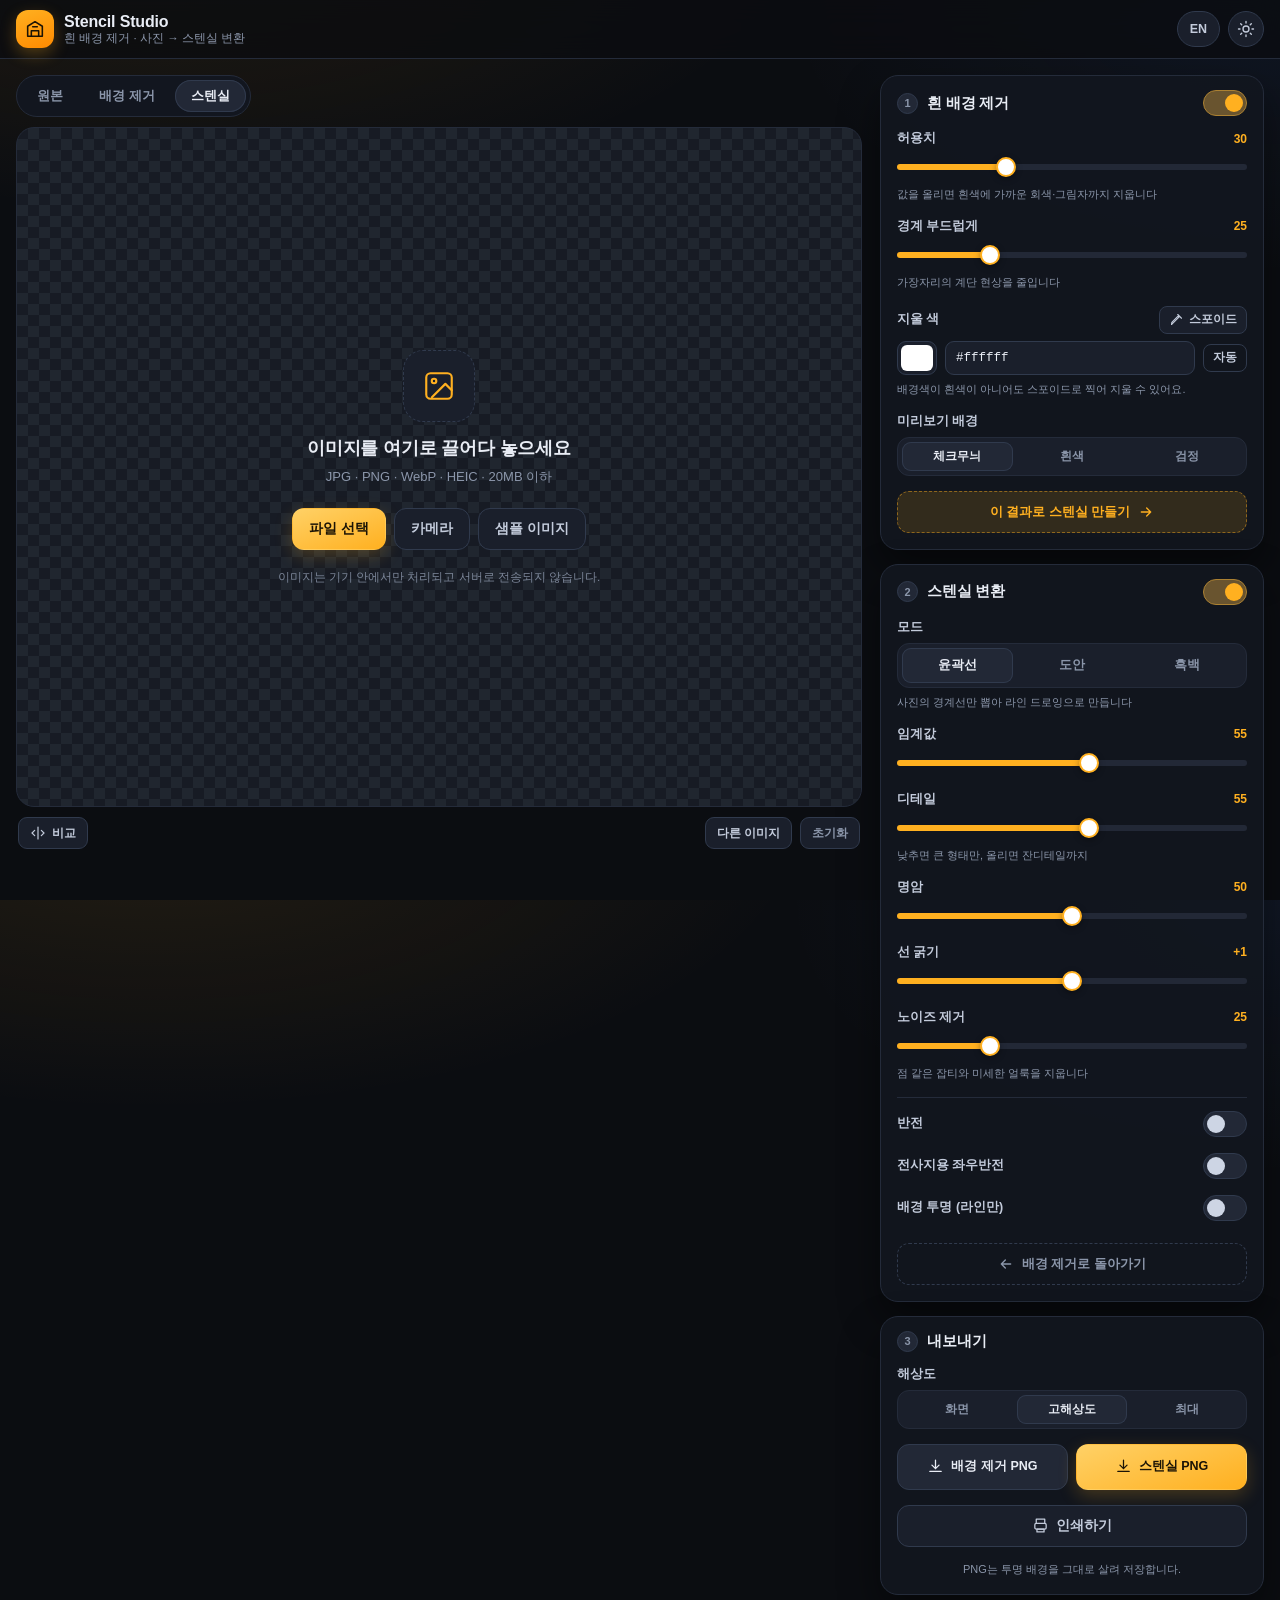
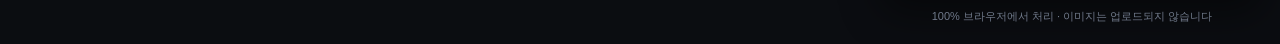
==== index.html @ 9905da1f "Stencil Studio: 흰 배경 제거 + 사진→스텐실 웹앱 (클라이언트 사이드)" ====
<!doctype html>
<html lang="ko" data-theme="dark">
<head>
<meta charset="utf-8">
<meta name="viewport" content="width=device-width, initial-scale=1, viewport-fit=cover">
<meta name="theme-color" content="#0d0f13">
<meta name="description" content="흰 배경 제거와 사진→스텐실 변환을 한 화면에서. 100% 브라우저에서 처리되는 무료 웹 도구.">
<title>Stencil Studio — 흰 배경 제거 · 스텐실 변환</title>
<link rel="icon" href="assets/icon.svg" type="image/svg+xml">
<link rel="stylesheet" href="styles.css">
</head>
<body>

<header class="topbar">
  <a class="brand" href="./" aria-label="Stencil Studio">
    <span class="brand-mark" aria-hidden="true">
      <svg viewBox="0 0 24 24" width="22" height="22" fill="none" stroke="currentColor" stroke-width="1.7" stroke-linecap="round" stroke-linejoin="round">
        <path d="M4 20h16M4 20V9l8-5 8 5v11"/>
        <path d="M8 20v-6h8v6M9.5 9.5h5"/>
      </svg>
    </span>
    <span class="brand-txt">
      <strong>Stencil Studio</strong>
      <small data-i18n="tagline">흰 배경 제거 · 사진 → 스텐실 변환</small>
    </span>
  </a>
  <div class="top-actions">
    <button class="chip" id="langBtn" type="button" aria-label="Language">EN</button>
    <button class="chip icon" id="themeBtn" type="button" aria-label="Theme">
      <svg class="ico-sun" viewBox="0 0 24 24" width="18" height="18" fill="none" stroke="currentColor" stroke-width="1.8" stroke-linecap="round"><circle cx="12" cy="12" r="4"/><path d="M12 2v2M12 20v2M2 12h2M20 12h2M4.9 4.9l1.4 1.4M17.7 17.7l1.4 1.4M19.1 4.9l-1.4 1.4M6.3 17.7l-1.4 1.4"/></svg>
      <svg class="ico-moon" viewBox="0 0 24 24" width="18" height="18" fill="none" stroke="currentColor" stroke-width="1.8" stroke-linecap="round" stroke-linejoin="round"><path d="M21 12.8A8.5 8.5 0 1 1 11.2 3a6.6 6.6 0 0 0 9.8 9.8z"/></svg>
    </button>
  </div>
</header>

<main class="layout">
  <!-- ================= STAGE ================= -->
  <section class="stage-wrap">
    <div class="stage-tabs" role="tablist" aria-label="View">
      <button class="tab" data-view="original" role="tab" aria-selected="false" data-i18n="view_original">원본</button>
      <button class="tab" data-view="bg" role="tab" aria-selected="false" data-i18n="view_bg">배경 제거</button>
      <button class="tab" data-view="stencil" role="tab" aria-selected="true" data-i18n="view_stencil">스텐실</button>
    </div>

    <div class="stage mode-checker" id="stage">
      <!-- empty state -->
      <div class="drop" id="dropzone">
        <div class="drop-icon" aria-hidden="true">
          <svg viewBox="0 0 24 24" width="34" height="34" fill="none" stroke="currentColor" stroke-width="1.5" stroke-linecap="round" stroke-linejoin="round">
            <rect x="3" y="3" width="18" height="18" rx="3"/>
            <circle cx="8.5" cy="8.5" r="1.6"/>
            <path d="M21 15l-4.5-4.5L7 20"/>
          </svg>
        </div>
        <h2 data-i18n="drop_title">이미지를 여기로 끌어다 놓으세요</h2>
        <p class="drop-sub" data-i18n="drop_sub">JPG · PNG · WebP · HEIC · 20MB 이하</p>
        <div class="drop-btns">
          <button class="btn primary" id="pickBtn" type="button" data-i18n="pick_file">파일 선택</button>
          <button class="btn ghost" id="camBtn" type="button" data-i18n="camera">카메라</button>
          <button class="btn ghost" id="sampleBtn" type="button" data-i18n="sample">샘플 이미지</button>
        </div>
        <p class="drop-privacy" data-i18n="drop_privacy">이미지는 기기 안에서만 처리되고 서버로 전송되지 않습니다.</p>
      </div>

      <!-- canvas -->
      <div class="canvas-holder" id="canvasHolder" hidden>
        <div class="canvas-box" id="canvasBox">
          <canvas id="cvBase"></canvas>
          <div class="layer-orig" id="layerOrig">
            <canvas id="cvOrig"></canvas>
          </div>
          <div class="split-handle" id="splitHandle" hidden>
            <span class="grip" aria-hidden="true"></span>
          </div>
        </div>
        <div class="busy" id="busy" hidden><span class="spin" aria-hidden="true"></span><span data-i18n="working">처리 중…</span></div>
        <div class="stage-toast" id="stageToast" hidden></div>
      </div>
    </div>

    <div class="stage-bar">
      <div class="sb-left">
        <button class="btn tiny" id="compareBtn" type="button" aria-pressed="false">
          <svg viewBox="0 0 24 24" width="16" height="16" fill="none" stroke="currentColor" stroke-width="1.8" stroke-linecap="round"><path d="M12 3v18M7 8L3 12l4 4M17 8l4 4-4 4"/></svg>
          <span data-i18n="compare">비교</span>
        </button>
        <span class="dims" id="dims"></span>
      </div>
      <div class="sb-right">
        <button class="btn tiny" id="newBtn" type="button" data-i18n="new_image">다른 이미지</button>
        <button class="btn tiny danger" id="resetBtn" type="button" data-i18n="reset_all">초기화</button>
      </div>
    </div>
  </section>

  <!-- ================= PANEL ================= -->
  <aside class="panel" id="panel">

    <!-- BG REMOVER -->
    <section class="card" id="cardBg">
      <header class="card-head">
        <div class="card-title">
          <span class="step">1</span>
          <h3 data-i18n="bg_title">흰 배경 제거</h3>
        </div>
        <label class="switch">
          <input type="checkbox" id="bgSwitch" checked>
          <span class="track"><span class="knob"></span></span>
        </label>
      </header>
      <div class="card-body">
        <div class="ctl">
          <div class="ctl-top"><label for="tolerance" data-i18n="bg_tol">허용치</label><output id="outTolerance">30</output></div>
          <input type="range" id="tolerance" min="0" max="100" step="1" value="30">
          <p class="hint" data-i18n="bg_tol_hint">값을 올리면 흰색에 가까운 회색·그림자까지 지웁니다</p>
        </div>

        <div class="ctl">
          <div class="ctl-top"><label for="feather" data-i18n="bg_feather">경계 부드럽게</label><output id="outFeather">25</output></div>
          <input type="range" id="feather" min="0" max="100" step="1" value="25">
          <p class="hint" data-i18n="bg_feather_hint">가장자리의 계단 현상을 줄입니다</p>
        </div>

        <div class="ctl">
          <div class="ctl-top"><label data-i18n="bg_color">지울 색</label>
            <button class="mini" id="eyedropBtn" type="button" aria-pressed="false">
              <svg viewBox="0 0 24 24" width="15" height="15" fill="none" stroke="currentColor" stroke-width="1.8" stroke-linecap="round" stroke-linejoin="round"><path d="M14 4l6 6M17 7l-9.5 9.5L4 20l.5-3.5L14 7z"/></svg>
              <span data-i18n="eyedrop">스포이드</span>
            </button>
          </div>
          <div class="color-row">
            <input type="color" id="bgColor" value="#ffffff" aria-label="Background color">
            <input type="text" id="bgColorHex" value="#ffffff" spellcheck="false" aria-label="Hex">
            <button class="mini ghost" id="autoColorBtn" type="button" data-i18n="auto_color">자동</button>
          </div>
          <p class="hint" data-i18n="bg_note">배경색이 흰색이 아니어도 스포이드로 찍어 지울 수 있어요.</p>
        </div>

        <div class="ctl">
          <div class="ctl-top"><label data-i18n="bg_preview">미리보기 배경</label></div>
          <div class="seg small" id="bgPreviewSeg" role="group">
            <button type="button" data-bg-preview="checker" class="on" data-i18n="checker">체크무늬</button>
            <button type="button" data-bg-preview="white" data-i18n="white">흰색</button>
            <button type="button" data-bg-preview="black" data-i18n="black">검정</button>
          </div>
        </div>

        <button class="chain" id="toStencilBtn" type="button">
          <span data-i18n="bg_to_stencil">이 결과로 스텐실 만들기</span>
          <svg viewBox="0 0 24 24" width="16" height="16" fill="none" stroke="currentColor" stroke-width="2" stroke-linecap="round" stroke-linejoin="round"><path d="M5 12h14M13 6l6 6-6 6"/></svg>
        </button>
      </div>
    </section>

    <!-- STENCIL -->
    <section class="card" id="cardSt">
      <header class="card-head">
        <div class="card-title">
          <span class="step">2</span>
          <h3 data-i18n="st_title">스텐실 변환</h3>
        </div>
        <label class="switch">
          <input type="checkbox" id="stSwitch" checked>
          <span class="track"><span class="knob"></span></span>
        </label>
      </header>
      <div class="card-body">
        <div class="ctl">
          <div class="ctl-top"><label data-i18n="mode">모드</label></div>
          <div class="seg" id="modeSeg" role="group">
            <button type="button" data-mode="outline" class="on" data-i18n="mode_outline">윤곽선</button>
            <button type="button" data-mode="adaptive" data-i18n="mode_adaptive">도안</button>
            <button type="button" data-mode="threshold" data-i18n="mode_threshold">흑백</button>
          </div>
          <p class="hint" id="modeHint" data-i18n="mode_outline_desc">사진의 경계선만 뽑아 라인 드로잉으로 만듭니다</p>
        </div>

        <div class="ctl">
          <div class="ctl-top"><label for="threshold" data-i18n="st_threshold">임계값</label><output id="outThreshold">55</output></div>
          <input type="range" id="threshold" min="0" max="100" step="1" value="55">
        </div>

        <div class="ctl">
          <div class="ctl-top"><label for="detail" data-i18n="st_detail">디테일</label><output id="outDetail">55</output></div>
          <input type="range" id="detail" min="0" max="100" step="1" value="55">
          <p class="hint" data-i18n="st_detail_hint">낮추면 큰 형태만, 올리면 잔디테일까지</p>
        </div>

        <div class="ctl">
          <div class="ctl-top"><label for="contrast" data-i18n="st_contrast">명암</label><output id="outContrast">50</output></div>
          <input type="range" id="contrast" min="0" max="100" step="1" value="50">
        </div>

        <div class="ctl">
          <div class="ctl-top"><label for="thickness" data-i18n="st_thickness">선 굵기</label><output id="outThickness">1</output></div>
          <input type="range" id="thickness" min="-3" max="5" step="1" value="1">
        </div>

        <div class="ctl">
          <div class="ctl-top"><label for="noise" data-i18n="st_noise">노이즈 제거</label><output id="outNoise">25</output></div>
          <input type="range" id="noise" min="0" max="100" step="1" value="25">
          <p class="hint" data-i18n="st_noise_hint">점 같은 잡티와 미세한 얼룩을 지웁니다</p>
        </div>

        <div class="switch-rows">
          <label class="row-switch">
            <span data-i18n="invert">반전</span>
            <span class="switch"><input type="checkbox" id="invertSwitch"><span class="track"><span class="knob"></span></span></span>
          </label>
          <label class="row-switch">
            <span data-i18n="flip">전사지용 좌우반전</span>
            <span class="switch"><input type="checkbox" id="flipSwitch"><span class="track"><span class="knob"></span></span></span>
          </label>
          <label class="row-switch">
            <span data-i18n="transparent_bg">배경 투명 (라인만)</span>
            <span class="switch"><input type="checkbox" id="transSwitch"><span class="track"><span class="knob"></span></span></span>
          </label>
        </div>

        <button class="chain ghost" id="toBgBtn" type="button">
          <svg viewBox="0 0 24 24" width="16" height="16" fill="none" stroke="currentColor" stroke-width="2" stroke-linecap="round" stroke-linejoin="round"><path d="M19 12H5M11 6l-6 6 6 6"/></svg>
          <span data-i18n="st_to_bg">배경 제거로 돌아가기</span>
        </button>
      </div>
    </section>

    <!-- EXPORT -->
    <section class="card" id="cardExport">
      <header class="card-head">
        <div class="card-title">
          <span class="step">3</span>
          <h3 data-i18n="export_title">내보내기</h3>
        </div>
      </header>
      <div class="card-body">
        <div class="ctl">
          <div class="ctl-top"><label data-i18n="quality">해상도</label></div>
          <div class="seg small" id="qualitySeg" role="group">
            <button type="button" data-q="1" data-i18n="q_screen">화면</button>
            <button type="button" data-q="2" class="on" data-i18n="q_high">고해상도</button>
            <button type="button" data-q="3" data-i18n="q_max">최대</button>
          </div>
        </div>
        <div class="export-grid">
          <button class="btn soft" id="exportBgBtn" type="button">
            <svg viewBox="0 0 24 24" width="17" height="17" fill="none" stroke="currentColor" stroke-width="1.8" stroke-linecap="round" stroke-linejoin="round"><path d="M12 3v12M7 10l5 5 5-5"/><path d="M4 19h16"/></svg>
            <span data-i18n="save_bg">배경 제거 PNG</span>
          </button>
          <button class="btn primary" id="exportStBtn" type="button">
            <svg viewBox="0 0 24 24" width="17" height="17" fill="none" stroke="currentColor" stroke-width="1.8" stroke-linecap="round" stroke-linejoin="round"><path d="M12 3v12M7 10l5 5 5-5"/><path d="M4 19h16"/></svg>
            <span data-i18n="save_stencil">스텐실 PNG</span>
          </button>
        </div>
        <button class="btn ghost wide" id="printBtn" type="button">
          <svg viewBox="0 0 24 24" width="17" height="17" fill="none" stroke="currentColor" stroke-width="1.8" stroke-linecap="round" stroke-linejoin="round"><path d="M6 9V3h12v6"/><rect x="4" y="9" width="16" height="8" rx="2"/><path d="M7 17h10v4H7z"/></svg>
          <span data-i18n="print">인쇄하기</span>
        </button>
        <p class="hint center" data-i18n="export_note">PNG는 투명 배경을 그대로 살려 저장합니다.</p>
      </div>
    </section>

    <p class="foot" data-i18n="footer">100% 브라우저에서 처리 · 이미지는 업로드되지 않습니다</p>
  </aside>
</main>

<!-- global drag overlay -->
<div class="drop-overlay" id="dropOverlay" hidden>
  <div class="drop-overlay-inner">
    <svg viewBox="0 0 24 24" width="40" height="40" fill="none" stroke="currentColor" stroke-width="1.6" stroke-linecap="round" stroke-linejoin="round"><path d="M12 16V4M7 9l5-5 5 5"/><path d="M4 17v2a1 1 0 0 0 1 1h14a1 1 0 0 0 1-1v-2"/></svg>
    <p data-i18n="drop_release">놓으면 바로 시작합니다</p>
  </div>
</div>

<div class="toast" id="toast" hidden></div>
<div id="printArea" aria-hidden="true"></div>

<input type="file" id="fileInput" accept="image/png,image/jpeg,image/webp,image/avif,image/heic,image/*" hidden>
<input type="file" id="cameraInput" accept="image/*" capture="environment" hidden>

<script src="app.js"></script>
</body>
</html>
---- styles.css ----
/* Stencil Studio — one-screen white-removal + photo-to-stencil tool */
:root{
  --bg:#0b0d11;
  --bg-2:#10131a;
  --panel:#12161f;
  --elev:#1a1f2b;
  --elev-2:#222836;
  --line:#242b3a;
  --line-2:#303a4d;
  --txt:#e9edf5;
  --txt-2:#c3cbdb;
  --muted:#8b96aa;
  --accent:#ffb020;
  --accent-2:#ffd166;
  --accent-ink:#1b1305;
  --danger:#ff6b6b;
  --ok:#3ddc97;
  --shadow:0 18px 40px rgba(0,0,0,.45);
  --r-lg:18px;
  --r:14px;
  --r-sm:10px;
  color-scheme: dark;
}
html[data-theme="light"]{
  --bg:#eef0f4;
  --bg-2:#f7f8fa;
  --panel:#ffffff;
  --elev:#f2f4f8;
  --elev-2:#e8ecf3;
  --line:#e1e5ee;
  --line-2:#d2d8e4;
  --txt:#151a23;
  --txt-2:#39414f;
  --muted:#697385;
  --accent:#e08a00;
  --accent-2:#ffb020;
  --accent-ink:#ffffff;
  --danger:#d93b3b;
  --ok:#11a36a;
  --shadow:0 18px 40px rgba(20,28,45,.14);
  color-scheme: light;
}

*{box-sizing:border-box}
html,body{height:100%}
body{
  margin:0;
  font-family:"Pretendard",-apple-system,BlinkMacSystemFont,"Apple SD Gothic Neo","Segoe UI",Roboto,"Helvetica Neue",Arial,sans-serif;
  background:
    radial-gradient(1100px 500px at 12% -10%, rgba(255,176,32,.10), transparent 60%),
    radial-gradient(900px 500px at 100% 0%, rgba(80,140,255,.08), transparent 55%),
    var(--bg);
  color:var(--txt);
  -webkit-font-smoothing:antialiased;
  text-rendering:optimizeLegibility;
  overscroll-behavior-y:none;
}
button{font:inherit;color:inherit}
a{color:inherit;text-decoration:none}
[hidden]{display:none !important}

/* ---------- top bar ---------- */
.topbar{
  position:sticky;top:0;z-index:30;
  display:flex;align-items:center;justify-content:space-between;gap:12px;
  padding:calc(10px + env(safe-area-inset-top)) 16px 10px;
  background:color-mix(in srgb, var(--bg) 82%, transparent);
  backdrop-filter:saturate(140%) blur(14px);
  -webkit-backdrop-filter:saturate(140%) blur(14px);
  border-bottom:1px solid var(--line);
}
.brand{display:flex;align-items:center;gap:10px;min-width:0}
.brand-mark{
  display:grid;place-items:center;width:38px;height:38px;flex:none;
  border-radius:12px;
  background:linear-gradient(160deg,var(--accent),#ff8a00);
  color:#1b1305;
  box-shadow:0 6px 16px rgba(255,176,32,.28);
}
.brand-txt{display:flex;flex-direction:column;line-height:1.15;min-width:0}
.brand-txt strong{font-size:16px;letter-spacing:-.01em;font-weight:750}
.brand-txt small{font-size:11.5px;color:var(--muted);white-space:nowrap;overflow:hidden;text-overflow:ellipsis}
.top-actions{display:flex;gap:8px;flex:none}
.chip{
  height:36px;padding:0 12px;border-radius:999px;
  border:1px solid var(--line-2);background:var(--elev);color:var(--txt-2);
  font-size:12.5px;font-weight:650;cursor:pointer;
  transition:background .16s,color .16s,border-color .16s;
}
.chip:hover{background:var(--elev-2);color:var(--txt)}
.chip.icon{width:36px;padding:0;display:grid;place-items:center}
.chip .ico-moon{display:none}
html[data-theme="light"] .chip .ico-sun{display:none}
html[data-theme="light"] .chip .ico-moon{display:block}

/* ---------- layout ---------- */
.layout{
  display:grid;
  grid-template-columns:minmax(0,1fr) 384px;
  gap:18px;
  padding:16px;
  max-width:1560px;margin:0 auto;
  align-items:start;
}
.stage-wrap{min-width:0;position:sticky;top:74px}
.stage-tabs{
  display:inline-flex;gap:4px;padding:4px;margin-bottom:10px;
  background:var(--panel);border:1px solid var(--line);border-radius:999px;
}
.tab{
  border:0;background:transparent;color:var(--muted);
  padding:7px 16px;border-radius:999px;font-size:13px;font-weight:650;
  cursor:pointer;white-space:nowrap;transition:background .16s,color .16s;
}
.tab:hover{color:var(--txt-2)}
.tab[aria-selected="true"]{background:var(--elev-2);color:var(--txt);box-shadow:inset 0 0 0 1px var(--line-2)}

.stage{
  position:relative;
  height:calc(100vh - 220px);
  min-height:360px;
  border-radius:var(--r-lg);
  border:1px solid var(--line);
  overflow:hidden;
  display:flex;align-items:center;justify-content:center;
  transition:background .18s;
}
.stage.mode-checker{
  background-color:#171b24;
  background-image:
    linear-gradient(45deg,#20262f 25%,transparent 25%,transparent 75%,#20262f 75%),
    linear-gradient(45deg,#20262f 25%,transparent 25%,transparent 75%,#20262f 75%);
  background-size:22px 22px;
  background-position:0 0,11px 11px;
}
html[data-theme="light"] .stage.mode-checker{
  background-color:#fff;
  background-image:
    linear-gradient(45deg,#e9edf3 25%,transparent 25%,transparent 75%,#e9edf3 75%),
    linear-gradient(45deg,#e9edf3 25%,transparent 25%,transparent 75%,#e9edf3 75%);
}
.stage.mode-white{background:#ffffff}
.stage.mode-black{background:#000000}
.stage.mode-dark{background:#0a0c10}

/* drop zone */
.drop{
  display:flex;flex-direction:column;align-items:center;justify-content:center;gap:8px;
  padding:28px;text-align:center;color:var(--txt-2);width:100%;height:100%;
}
.drop-icon{
  display:grid;place-items:center;width:72px;height:72px;border-radius:20px;
  background:var(--elev);border:1px dashed var(--line-2);color:var(--accent);margin-bottom:6px;
}
.drop h2{margin:0;font-size:18px;font-weight:720;letter-spacing:-.01em;color:var(--txt)}
.drop-sub{margin:0;font-size:13px;color:var(--muted)}
.drop-btns{display:flex;gap:8px;flex-wrap:wrap;justify-content:center;margin:14px 0 4px}
.drop-privacy{margin:8px 0 0;font-size:11.5px;color:var(--muted);opacity:.85}

/* canvas */
.canvas-holder{position:absolute;inset:0;display:flex;align-items:center;justify-content:center;padding:16px}
.canvas-box{position:relative;--split:50%;max-width:100%;max-height:100%;line-height:0;
  box-shadow:0 10px 30px rgba(0,0,0,.28);border-radius:4px;overflow:hidden}
.canvas-box canvas{display:block;width:100%;height:100%;border-radius:4px}
.layer-orig{
  position:absolute;inset:0;overflow:hidden;
  clip-path:inset(0 calc(100% - var(--split)) 0 0);
  -webkit-clip-path:inset(0 calc(100% - var(--split)) 0 0);
}
.split-handle{
  position:absolute;top:0;bottom:0;left:var(--split);width:2px;
  background:var(--accent);transform:translateX(-1px);
  cursor:ew-resize;touch-action:none;
}
.split-handle .grip{
  position:absolute;top:50%;left:50%;width:34px;height:34px;transform:translate(-50%,-50%);
  border-radius:50%;background:var(--accent);
  box-shadow:0 2px 10px rgba(0,0,0,.4), inset 0 0 0 2px rgba(0,0,0,.12);
}
.split-handle .grip::before{
  content:"";position:absolute;inset:0;margin:auto;width:12px;height:12px;
  background:
    linear-gradient(90deg,var(--accent-ink) 2px,transparent 2px) 2px 0/4px 12px no-repeat,
    linear-gradient(90deg,transparent 2px,var(--accent-ink) 2px) 6px 0/4px 12px no-repeat;
}

.busy{
  position:absolute;top:12px;left:12px;display:flex;align-items:center;gap:8px;
  padding:6px 12px 6px 10px;border-radius:999px;font-size:12px;font-weight:600;
  background:rgba(10,12,16,.8);color:#fff;backdrop-filter:blur(6px);
}
.spin{
  width:13px;height:13px;border-radius:50%;
  border:2px solid rgba(255,255,255,.28);border-top-color:var(--accent);
  animation:spin .7s linear infinite;
}
@keyframes spin{to{transform:rotate(360deg)}}
.stage-toast{
  position:absolute;left:50%;bottom:16px;transform:translateX(-50%);
  padding:9px 14px;border-radius:10px;font-size:12.5px;font-weight:600;
  background:rgba(10,12,16,.86);color:#fff;backdrop-filter:blur(8px);
  border:1px solid rgba(255,255,255,.12);white-space:nowrap;max-width:92%;
  overflow:hidden;text-overflow:ellipsis;
}

.stage-bar{display:flex;align-items:center;justify-content:space-between;gap:10px;margin-top:10px;padding:0 2px}
.sb-left,.sb-right{display:flex;align-items:center;gap:8px}
.dims{font-size:11.5px;color:var(--muted);font-variant-numeric:tabular-nums}

/* ---------- buttons ---------- */
.btn{
  display:inline-flex;align-items:center;justify-content:center;gap:7px;
  height:42px;padding:0 16px;border-radius:12px;border:1px solid transparent;
  font-size:13.5px;font-weight:680;cursor:pointer;
  transition:transform .08s, background .16s, border-color .16s, color .16s, box-shadow .16s;
  white-space:nowrap;
}
.btn:active{transform:translateY(1px)}
.btn.primary{background:linear-gradient(160deg,var(--accent-2),var(--accent));color:var(--accent-ink);box-shadow:0 6px 18px rgba(255,176,32,.22)}
.btn.primary:hover{filter:brightness(1.05)}
.btn.ghost{background:var(--elev);border-color:var(--line-2);color:var(--txt-2)}
.btn.ghost:hover{background:var(--elev-2);color:var(--txt)}
.btn.soft{background:var(--elev-2);border-color:var(--line-2);color:var(--txt)}
.btn.soft:hover{background:var(--line-2)}
.btn.tiny{height:32px;padding:0 11px;font-size:12px;border-radius:9px;background:var(--elev);border:1px solid var(--line-2);color:var(--txt-2);gap:6px}
.btn.tiny:hover{color:var(--txt);background:var(--elev-2)}
.btn.tiny[aria-pressed="true"]{background:color-mix(in srgb,var(--accent) 18%,var(--elev));color:var(--accent);border-color:color-mix(in srgb,var(--accent) 45%,var(--line-2))}
.btn.tiny.danger{color:var(--muted)}
.btn.tiny.danger:hover{color:var(--danger);border-color:color-mix(in srgb,var(--danger) 50%,var(--line-2))}
.btn.wide{width:100%}
.mini{
  display:inline-flex;align-items:center;gap:5px;height:28px;padding:0 9px;border-radius:8px;
  border:1px solid var(--line-2);background:var(--elev);color:var(--txt-2);
  font-size:11.5px;font-weight:650;cursor:pointer;
}
.mini:hover{color:var(--txt);background:var(--elev-2)}
.mini.ghost{background:transparent}
.mini[aria-pressed="true"]{background:color-mix(in srgb,var(--accent) 20%,var(--elev));border-color:var(--accent);color:var(--accent)}

/* ---------- panel ---------- */
.panel{display:flex;flex-direction:column;gap:14px;min-width:0}
.card{
  background:color-mix(in srgb,var(--panel) 92%,transparent);
  border:1px solid var(--line);border-radius:var(--r-lg);
  box-shadow:var(--shadow);
  overflow:hidden;
}
.card-head{
  display:flex;align-items:center;justify-content:space-between;gap:10px;
  padding:14px 16px;
}
.card-title{display:flex;align-items:center;gap:9px}
.card-title h3{margin:0;font-size:14.5px;font-weight:720;letter-spacing:-.01em}
.step{
  display:grid;place-items:center;width:21px;height:21px;border-radius:50%;
  background:var(--elev-2);color:var(--muted);font-size:11px;font-weight:750;
  border:1px solid var(--line-2);
}
.card-body{display:flex;flex-direction:column;gap:15px;padding:0 16px 16px}
.card.is-off .card-body{opacity:.42;pointer-events:none;filter:saturate(.5)}

.ctl{display:flex;flex-direction:column;gap:7px}
.ctl-top{display:flex;align-items:center;justify-content:space-between;gap:8px}
.ctl-top label{font-size:12.5px;font-weight:640;color:var(--txt-2)}
.ctl-top output{
  font-size:12px;font-weight:700;color:var(--accent);
  font-variant-numeric:tabular-nums;min-width:30px;text-align:right;
}
.hint{margin:0;font-size:11px;line-height:1.45;color:var(--muted)}
.hint.center{text-align:center}

/* range slider */
input[type="range"]{
  -webkit-appearance:none;appearance:none;width:100%;height:26px;background:transparent;cursor:pointer;margin:0;
}
input[type="range"]::-webkit-slider-runnable-track{
  height:6px;border-radius:99px;
  background:linear-gradient(90deg,var(--accent) var(--fill,45%),var(--elev-2) var(--fill,45%));
}
input[type="range"]::-moz-range-track{height:6px;border-radius:99px;background:var(--elev-2)}
input[type="range"]::-moz-range-progress{height:6px;border-radius:99px;background:var(--accent)}
input[type="range"]::-webkit-slider-thumb{
  -webkit-appearance:none;appearance:none;width:20px;height:20px;margin-top:-7px;border-radius:50%;
  background:#fff;border:2px solid var(--accent);box-shadow:0 2px 6px rgba(0,0,0,.35);
}
input[type="range"]::-moz-range-thumb{
  width:18px;height:18px;border-radius:50%;background:#fff;border:2px solid var(--accent);
  box-shadow:0 2px 6px rgba(0,0,0,.35);
}
input[type="range"]:focus-visible::-webkit-slider-thumb{outline:2px solid var(--accent-2);outline-offset:2px}

/* segmented control */
.seg{display:flex;gap:4px;padding:4px;background:var(--elev);border:1px solid var(--line);border-radius:12px}
.seg button{
  flex:1;border:0;background:transparent;color:var(--muted);
  padding:9px 6px;border-radius:9px;font-size:12.5px;font-weight:660;cursor:pointer;
  transition:background .15s,color .15s;
}
.seg button:hover{color:var(--txt-2)}
.seg button.on{background:var(--elev-2);color:var(--txt);box-shadow:inset 0 0 0 1px var(--line-2)}
.seg.small button{padding:7px 6px;font-size:11.5px}

/* color row */
.color-row{display:flex;align-items:center;gap:8px}
input[type="color"]{
  width:40px;height:34px;padding:0;border:1px solid var(--line-2);border-radius:9px;
  background:var(--elev);cursor:pointer;
}
input[type="color"]::-webkit-color-swatch-wrapper{padding:3px}
input[type="color"]::-webkit-color-swatch{border:0;border-radius:6px}
#bgColorHex{
  flex:1;min-width:0;height:34px;padding:0 10px;border-radius:9px;
  border:1px solid var(--line-2);background:var(--elev);color:var(--txt);
  font-size:12.5px;font-variant-numeric:tabular-nums;font-family:ui-monospace,SFMono-Regular,Menlo,monospace;
}
#bgColorHex:focus{outline:none;border-color:var(--accent)}

/* switches */
.switch{position:relative;display:inline-flex;flex:none;cursor:pointer}
.switch input{position:absolute;opacity:0;width:0;height:0}
.switch .track{
  width:44px;height:26px;border-radius:99px;background:var(--elev-2);
  border:1px solid var(--line-2);transition:background .18s,border-color .18s;display:block;
}
.switch .knob{
  position:absolute;top:4px;left:4px;width:18px;height:18px;border-radius:50%;
  background:#cdd5e4;transition:transform .18s,background .18s;
}
.switch input:checked + .track{background:color-mix(in srgb,var(--accent) 32%,var(--elev-2));border-color:color-mix(in srgb,var(--accent) 60%,var(--line-2))}
.switch input:checked + .track .knob{transform:translateX(18px);background:var(--accent)}
.switch input:focus-visible + .track{outline:2px solid var(--accent-2);outline-offset:2px}

.switch-rows{display:flex;flex-direction:column;gap:2px;border-top:1px solid var(--line);padding-top:6px}
.row-switch{
  display:flex;align-items:center;justify-content:space-between;gap:10px;
  font-size:12.5px;font-weight:620;color:var(--txt-2);cursor:pointer;padding:7px 0;
}
.row-switch .switch{pointer-events:none}

/* chain button */
.chain{
  display:flex;align-items:center;justify-content:center;gap:8px;
  width:100%;height:42px;border-radius:12px;cursor:pointer;font-size:13px;font-weight:700;
  background:color-mix(in srgb,var(--accent) 14%,transparent);
  color:var(--accent);
  border:1px dashed color-mix(in srgb,var(--accent) 45%,transparent);
  transition:background .16s,border-color .16s;
}
.chain:hover{background:color-mix(in srgb,var(--accent) 22%,transparent);border-color:var(--accent)}
.chain.ghost{background:transparent;color:var(--muted);border-color:var(--line-2)}
.chain.ghost:hover{color:var(--txt-2);border-color:var(--line-2);background:var(--elev)}

.export-grid{display:grid;grid-template-columns:1fr 1fr;gap:8px}
.export-grid .btn{padding:0 10px;font-size:12.5px;height:46px;line-height:1.15;white-space:normal;text-align:center}
.export-grid .btn svg{flex:none}

.foot{margin:0 0 4px;text-align:center;font-size:11px;color:var(--muted);opacity:.8}

/* ---------- drag overlay + toast ---------- */
.drop-overlay{
  position:fixed;inset:0;z-index:60;display:grid;place-items:center;
  background:rgba(8,10,14,.72);backdrop-filter:blur(3px);
}
.drop-overlay-inner{
  display:flex;flex-direction:column;align-items:center;gap:10px;
  padding:38px 54px;border-radius:20px;border:2px dashed var(--accent);
  color:var(--accent);font-weight:700;font-size:14px;background:rgba(12,15,21,.7);
}
.toast{
  position:fixed;left:50%;bottom:calc(22px + env(safe-area-inset-bottom));transform:translateX(-50%);
  z-index:70;padding:11px 18px;border-radius:12px;
  background:rgba(14,17,23,.95);color:#fff;font-size:13px;font-weight:600;
  border:1px solid rgba(255,255,255,.14);box-shadow:0 12px 30px rgba(0,0,0,.45);
  max-width:min(92vw,460px);text-align:center;
  animation:toastIn .18s ease-out;
}
@keyframes toastIn{from{opacity:0;transform:translate(-50%,8px)}to{opacity:1;transform:translate(-50%,0)}}

/* cursor for eyedropper */
.stage.picking .canvas-box{cursor:crosshair}

/* ---------- print ---------- */
#printArea{display:none}
@media print{
  @page{margin:10mm}
  html,body{background:#fff !important;color:#000 !important;color-scheme:light !important}
  body > *{display:none !important}
  #printArea{display:block !important}
  #printArea img{display:block;width:100%;height:auto;max-height:100vh;object-fit:contain;margin:0 auto}
}

/* ---------- responsive ---------- */
@media (max-width:1100px){
  .layout{grid-template-columns:minmax(0,1fr) 340px;gap:14px;padding:14px}
}
@media (max-width:900px){
  .layout{grid-template-columns:1fr;gap:12px;padding:10px 10px 24px}
  .stage-wrap{position:static}
  .stage{height:min(56vh,520px);min-height:300px}
  .stage-tabs{width:100%;justify-content:space-between}
  .tab{flex:1;text-align:center;padding:8px 6px;font-size:12.5px}
  .card-head{padding:13px 14px}
  .card-body{padding:0 14px 15px;gap:14px}
  .panel{max-width:640px;margin:0 auto;width:100%}
  .brand-txt small{display:none}
  .drop{padding:18px}
  .drop h2{font-size:16px}
  .drop-icon{width:60px;height:60px;border-radius:16px}
}
@media (max-width:400px){
  .export-grid{grid-template-columns:1fr}
  .btn.primary,.btn.ghost,.btn.soft{font-size:13px}
  .stage{height:min(50vh,440px)}
}
@media (hover:none){
  .btn:hover{filter:none}
}
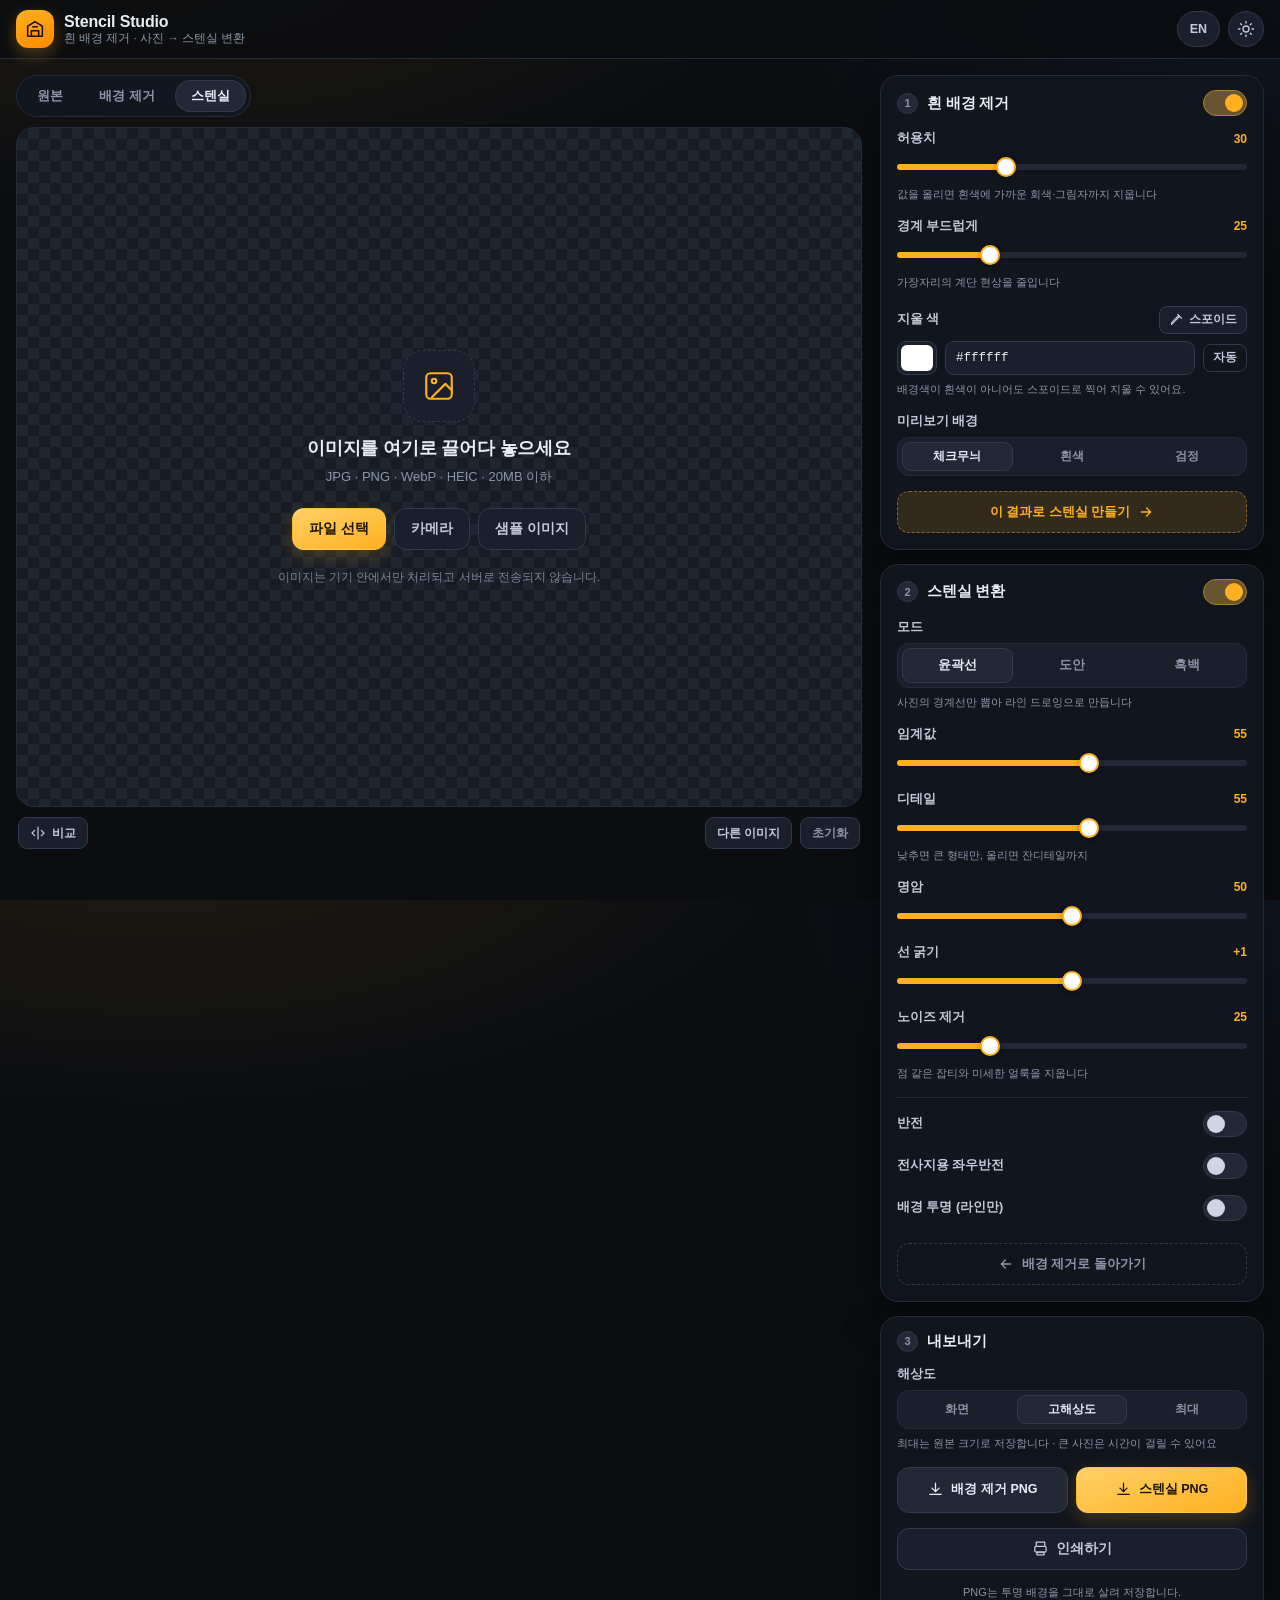
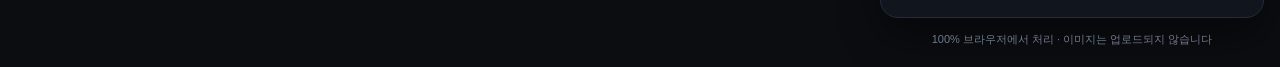
==== commit 952b3317: "내보내기 해상도 안내 문구 추가, 비교 핸들 라벨 정리" ====
--- a/index.html
+++ b/index.html
@@ -240,6 +240,7 @@
             <button type="button" data-q="2" class="on" data-i18n="q_high">고해상도</button>
             <button type="button" data-q="3" data-i18n="q_max">최대</button>
           </div>
+          <p class="hint" data-i18n="quality_hint">최대는 원본 크기로 저장합니다 · 큰 사진은 시간이 걸릴 수 있어요</p>
         </div>
         <div class="export-grid">
           <button class="btn soft" id="exportBgBtn" type="button">
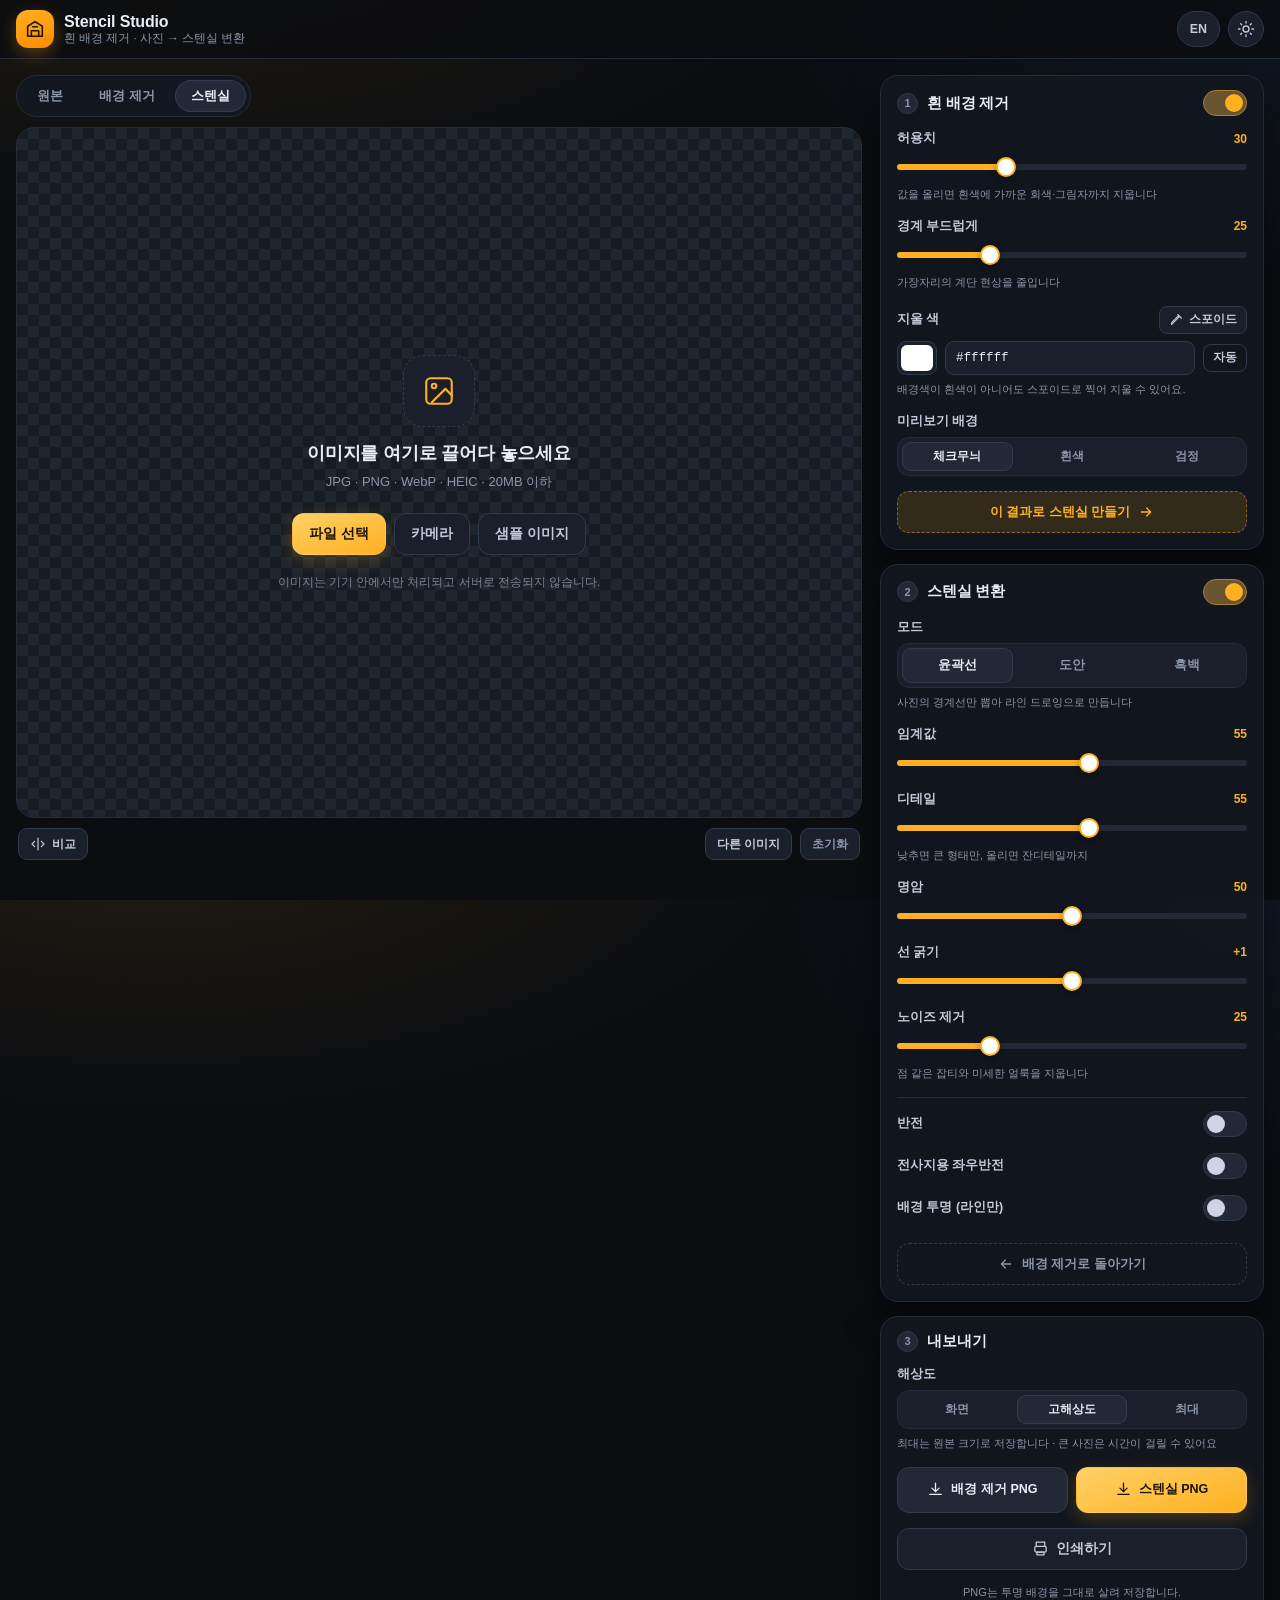
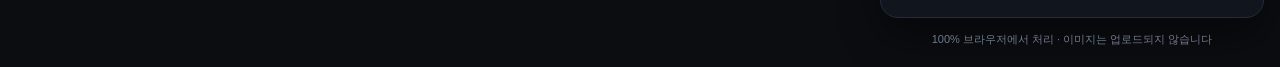
==== commit 992a80ef: "미리보기 플로팅: 모바일 스크롤 시 상단 고정(컴팩트) + 접기 토글, 데스크톱 2단 sticky 유지" ====
--- a/index.html
+++ b/index.html
@@ -4,6 +4,7 @@
 <meta charset="utf-8">
 <meta name="viewport" content="width=device-width, initial-scale=1, viewport-fit=cover">
 <meta name="theme-color" content="#0d0f13">
+<meta name="robots" content="noindex, nofollow, noarchive">
 <meta name="description" content="흰 배경 제거와 사진→스텐실 변환을 한 화면에서. 100% 브라우저에서 처리되는 무료 웹 도구.">
 <title>Stencil Studio — 흰 배경 제거 · 스텐실 변환</title>
 <link rel="icon" href="assets/icon.svg" type="image/svg+xml">
@@ -35,11 +36,18 @@
 
 <main class="layout">
   <!-- ================= STAGE ================= -->
-  <section class="stage-wrap">
-    <div class="stage-tabs" role="tablist" aria-label="View">
-      <button class="tab" data-view="original" role="tab" aria-selected="false" data-i18n="view_original">원본</button>
-      <button class="tab" data-view="bg" role="tab" aria-selected="false" data-i18n="view_bg">배경 제거</button>
-      <button class="tab" data-view="stencil" role="tab" aria-selected="true" data-i18n="view_stencil">스텐실</button>
+  <div class="stage-sentinel" id="stageSentinel" aria-hidden="true"></div>
+  <section class="stage-wrap" id="stageWrap">
+    <div class="stage-head">
+      <div class="stage-tabs" role="tablist" aria-label="View">
+        <button class="tab" data-view="original" role="tab" aria-selected="false" data-i18n="view_original">원본</button>
+        <button class="tab" data-view="bg" role="tab" aria-selected="false" data-i18n="view_bg">배경 제거</button>
+        <button class="tab" data-view="stencil" role="tab" aria-selected="true" data-i18n="view_stencil">스텐실</button>
+      </div>
+      <button class="stage-fold" id="stageFoldBtn" type="button" aria-expanded="true" aria-controls="stage" aria-label="미리보기 접기">
+        <span class="fold-txt" data-i18n="fold_preview">접기</span>
+        <svg viewBox="0 0 24 24" width="15" height="15" fill="none" stroke="currentColor" stroke-width="2.2" stroke-linecap="round" stroke-linejoin="round" aria-hidden="true"><path d="M6 15l6-6 6 6"/></svg>
+      </button>
     </div>
 
     <div class="stage mode-checker" id="stage">
--- a/styles.css
+++ b/styles.css
@@ -19,6 +19,7 @@
   --r-lg:18px;
   --r:14px;
   --r-sm:10px;
+  --topbar-h:58px;
   color-scheme: dark;
 }
 html[data-theme="light"]{
@@ -102,9 +103,12 @@
   max-width:1560px;margin:0 auto;
   align-items:start;
 }
-.stage-wrap{min-width:0;position:sticky;top:74px}
+.stage-wrap{min-width:0;position:sticky;top:calc(var(--topbar-h) + 14px)}
+.stage-sentinel{display:none;height:0;margin:0;padding:0;border:0;pointer-events:none}
+.stage-head{display:flex;align-items:center;gap:8px;margin-bottom:10px}
+.stage-fold{display:none}
 .stage-tabs{
-  display:inline-flex;gap:4px;padding:4px;margin-bottom:10px;
+  display:inline-flex;gap:4px;padding:4px;
   background:var(--panel);border:1px solid var(--line);border-radius:999px;
 }
 .tab{
@@ -118,7 +122,9 @@
 .stage{
   position:relative;
   height:calc(100vh - 220px);
+  height:calc(100dvh - var(--topbar-h) - 150px);
   min-height:360px;
+  max-height:900px;
   border-radius:var(--r-lg);
   border:1px solid var(--line);
   overflow:hidden;
@@ -394,14 +400,53 @@
   .layout{grid-template-columns:minmax(0,1fr) 340px;gap:14px;padding:14px}
 }
 @media (max-width:900px){
-  .layout{grid-template-columns:1fr;gap:12px;padding:10px 10px 24px}
-  .stage-wrap{position:static}
-  .stage{height:min(56vh,520px);min-height:300px}
-  .stage-tabs{width:100%;justify-content:space-between}
-  .tab{flex:1;text-align:center;padding:8px 6px;font-size:12.5px}
+  .layout{display:block;padding:10px 10px 26px}
+  /* 미리보기가 스크롤해도 상단에 붙어 따라오도록 (모바일) */
+  .stage-wrap{
+    position:sticky;top:var(--topbar-h);z-index:25;
+    margin:0 -10px 12px;padding:8px 10px 6px;
+    background:color-mix(in srgb,var(--bg) 90%,transparent);
+    -webkit-backdrop-filter:blur(12px) saturate(130%);
+    backdrop-filter:blur(12px) saturate(130%);
+    border-bottom:1px solid transparent;
+    transition:background .2s ease,border-color .2s ease,box-shadow .2s ease;
+  }
+  .stage-wrap.is-stuck{
+    background:color-mix(in srgb,var(--bg) 96%,transparent);
+    border-bottom-color:var(--line);
+    box-shadow:0 14px 26px -20px rgba(0,0,0,.9);
+  }
+  .stage-head{margin-bottom:8px;gap:6px}
+  .stage-sentinel{display:block}
+  .stage-tabs{flex:1;min-width:0;justify-content:space-between}
+  .tab{flex:1;text-align:center;padding:8px 4px;font-size:12.5px}
+  .stage-fold{
+    display:inline-flex;align-items:center;gap:4px;flex:none;
+    height:34px;padding:0 11px;border-radius:999px;cursor:pointer;
+    border:1px solid var(--line-2);background:var(--panel);color:var(--muted);
+    font-size:12px;font-weight:650;
+  }
+  .stage-fold svg{transition:transform .2s ease}
+  .stage-fold:active{transform:translateY(1px)}
+  .stage{
+    height:min(52vh,460px);
+    height:min(52dvh,460px);
+    min-height:260px;max-height:none;
+    transition:height .24s ease,min-height .24s ease,opacity .18s ease;
+  }
+  /* 상단에 고정되면 화면을 절반 넘게 가리지 않도록 컴팩트하게 */
+  .stage-wrap.is-stuck .stage{height:min(36vh,300px);height:min(36dvh,300px);min-height:130px}
+  .stage-wrap.is-stuck .stage-head{margin-bottom:6px}
+  .stage-wrap.is-stuck .stage-tabs{padding:3px}
+  .stage-wrap.is-stuck .tab{padding:6px 4px;font-size:12px}
+  .stage-wrap.is-stuck .stage-fold{height:32px}
+  .stage-wrap.is-stuck .stage-bar{margin-top:6px}
+  .stage-wrap.is-stuck .btn.tiny{height:30px}
+  .stage-bar{margin-top:8px}
   .card-head{padding:13px 14px}
   .card-body{padding:0 14px 15px;gap:14px}
   .panel{max-width:640px;margin:0 auto;width:100%}
+  .card{scroll-margin-top:calc(var(--topbar-h) + 46dvh)}
   .brand-txt small{display:none}
   .drop{padding:18px}
   .drop h2{font-size:16px}
@@ -410,7 +455,14 @@
 @media (max-width:400px){
   .export-grid{grid-template-columns:1fr}
   .btn.primary,.btn.ghost,.btn.soft{font-size:13px}
-  .stage{height:min(50vh,440px)}
+  .stage{height:min(48vh,400px);height:min(48dvh,400px)}
+  .stage-wrap.is-stuck .stage{height:min(34vh,260px);height:min(34dvh,260px)}
+}
+@media (max-width:900px){
+  /* 수동 접기: 탭 줄과 툴바만 남긴다 (컴퍰트 높이 규칙보다 뒤에 두어 항상 이긴다) */
+  .stage-wrap.is-folded .stage{height:0;min-height:0;opacity:0;border-width:0;pointer-events:none}
+  .stage-wrap.is-folded .stage-bar{margin-top:2px}
+  .stage-wrap.is-folded .stage-fold svg{transform:rotate(180deg)}
 }
 @media (hover:none){
   .btn:hover{filter:none}
